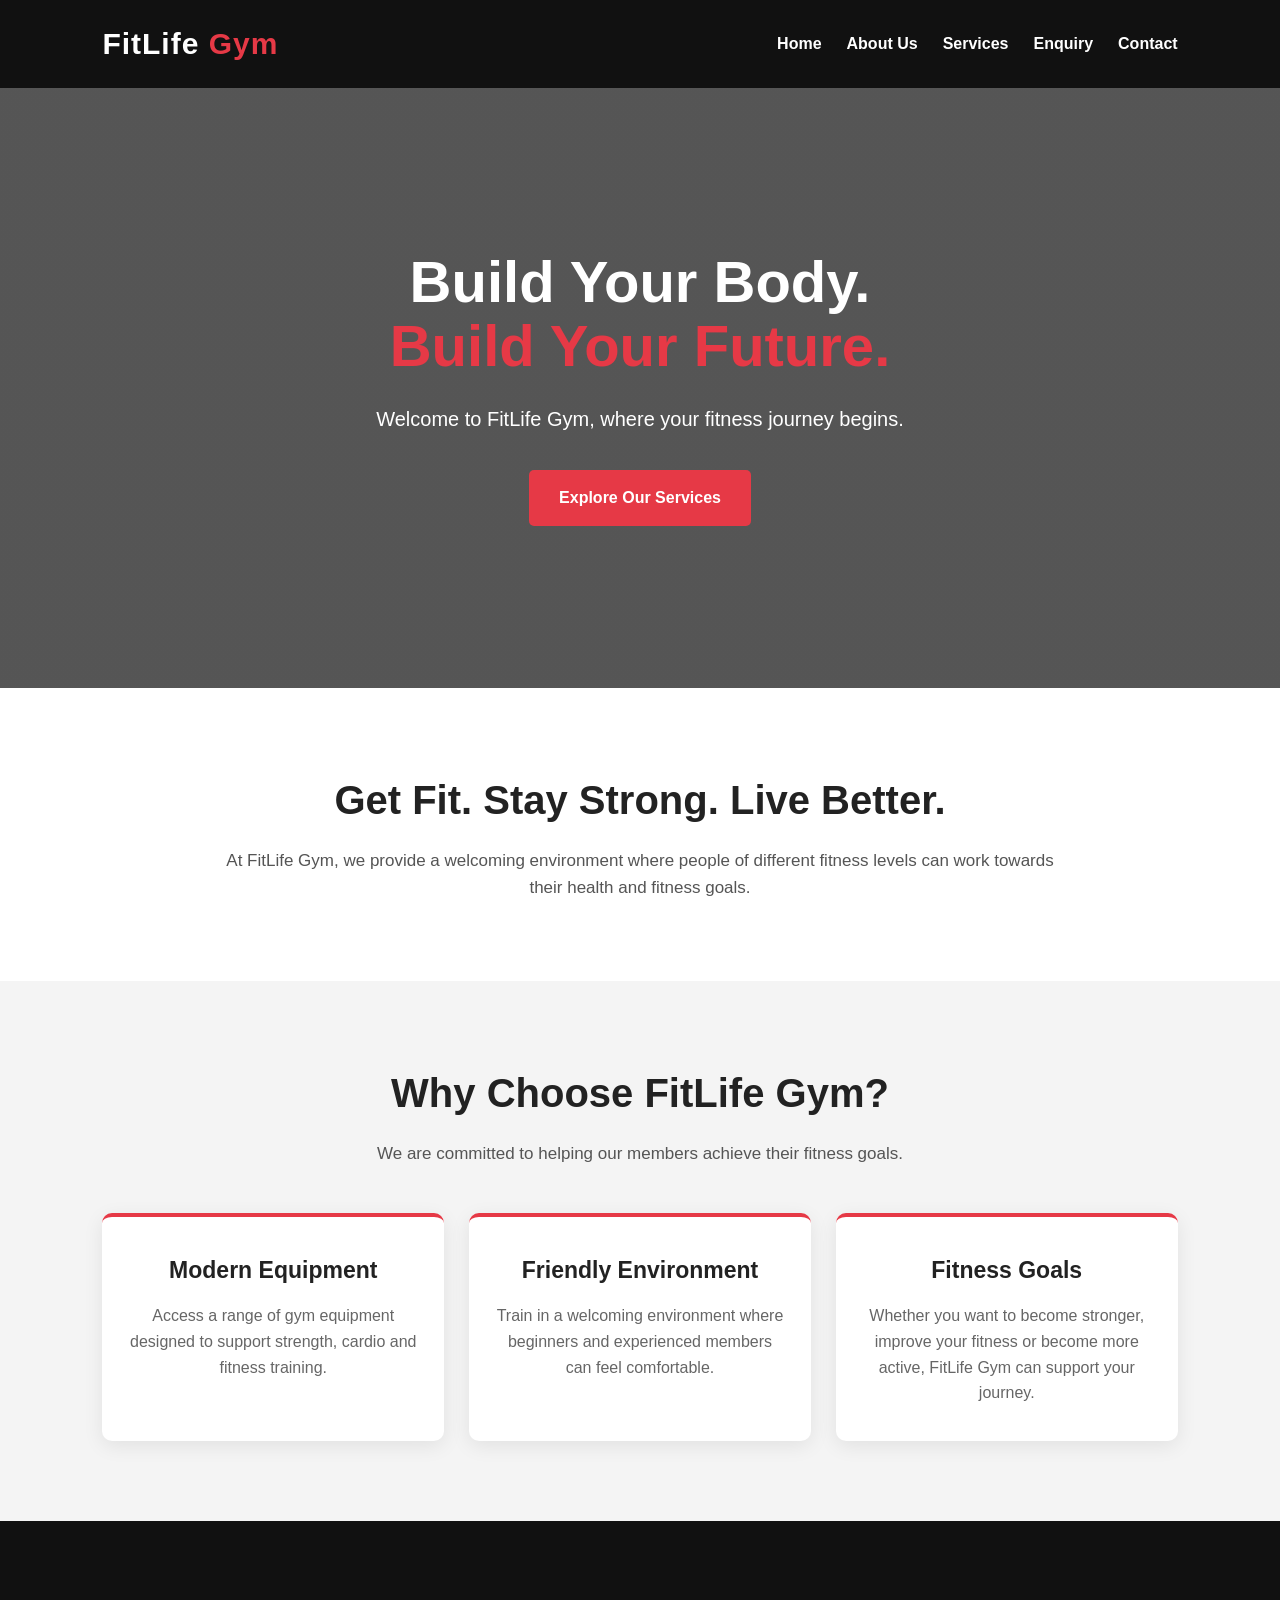
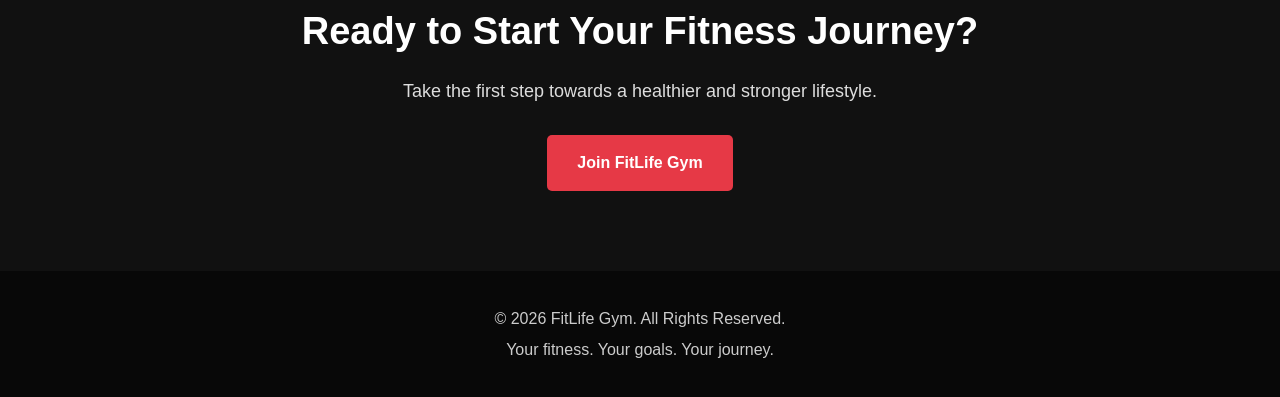
==== FitLife-Gym/index.html @ a68cfd8e "Add files via upload Updated README for Part 2 Added external CSS stylesheet Improved website styl" ====
<!DOCTYPE html>
<html lang="en">

<head>
    <meta charset="UTF-8">
    <meta name="viewport" content="width=device-width, initial-scale=1.0">

    <title>FitLife Gym | Home</title>

    <!-- Connects the HTML page to the CSS file -->
    <link rel="stylesheet" href="css/style.css">
</head>

<body>

    <!-- ================= HEADER ================= -->
    <header>

        <div class="logo">
            FitLife <span>Gym</span>
        </div>

        <!-- Navigation menu -->
        <nav>
            <ul>
                <li><a href="index.html">Home</a></li>
                <li><a href="about.html">About Us</a></li>
                <li><a href="services.html">Services</a></li>
                <li><a href="enquiry.html">Enquiry</a></li>
                <li><a href="contact.html">Contact</a></li>
            </ul>
        </nav>

    </header>


    <!-- ================= HERO SECTION ================= -->
    <section class="hero">

        <div class="hero-content">

            <h1>
                Build Your Body.<br>
                <span>Build Your Future.</span>
            </h1>

            <p>
                Welcome to FitLife Gym, where your fitness journey
                begins.
            </p>

            <a href="services.html" class="btn">
                Explore Our Services
            </a>

        </div>

    </section>


    <!-- ================= INTRODUCTION ================= -->
    <section class="intro">

        <div class="section-title">

            <h2>Get Fit. Stay Strong. Live Better.</h2>

            <p>
                At FitLife Gym, we provide a welcoming environment
                where people of different fitness levels can work
                towards their health and fitness goals.
            </p>

        </div>

    </section>


    <!-- ================= WHY CHOOSE US ================= -->
    <section class="why-us">

        <div class="section-title">

            <h2>Why Choose FitLife Gym?</h2>

            <p>
                We are committed to helping our members achieve
                their fitness goals.
            </p>

        </div>


        <div class="card-container">

            <!-- Card 1 -->
            <div class="card">

                <h3>Modern Equipment</h3>

                <p>
                    Access a range of gym equipment designed to
                    support strength, cardio and fitness training.
                </p>

            </div>


            <!-- Card 2 -->
            <div class="card">

                <h3>Friendly Environment</h3>

                <p>
                    Train in a welcoming environment where
                    beginners and experienced members can feel
                    comfortable.
                </p>

            </div>


            <!-- Card 3 -->
            <div class="card">

                <h3>Fitness Goals</h3>

                <p>
                    Whether you want to become stronger, improve
                    your fitness or become more active, FitLife
                    Gym can support your journey.
                </p>

            </div>

        </div>

    </section>


    <!-- ================= CALL TO ACTION ================= -->
    <section class="cta">

        <h2>Ready to Start Your Fitness Journey?</h2>

        <p>
            Take the first step towards a healthier and stronger
            lifestyle.
        </p>

        <a href="enquiry.html" class="btn">
            Join FitLife Gym
        </a>

    </section>


    <!-- ================= FOOTER ================= -->
    <footer>

        <p>
            &copy; 2026 FitLife Gym. All Rights Reserved.
        </p>

        <p>
            Your fitness. Your goals. Your journey.
        </p>

    </footer>

</body>

</html>
---- FitLife-Gym/css/style.css ----
/* =========================================
   FITLIFE GYM WEBSITE
   Main CSS Stylesheet
   ========================================= */


/* ---------- RESET ---------- */

* {
    margin: 0;
    padding: 0;
    box-sizing: border-box;
}


/* ---------- BODY ---------- */

body {
    font-family: Arial, Helvetica, sans-serif;
    background-color: #f4f4f4;
    color: #222;
    line-height: 1.6;
}


/* ---------- HEADER ---------- */

header {
    background-color: #111111;
    color: white;

    padding: 20px 8%;

    display: flex;
    justify-content: space-between;
    align-items: center;

    position: sticky;
    top: 0;
    z-index: 1000;
}


/* Logo */

.logo {
    font-size: 30px;
    font-weight: bold;
    letter-spacing: 1px;
}

.logo span {
    color: #e63946;
}


/* ---------- NAVIGATION ---------- */

nav ul {
    list-style: none;

    display: flex;

    gap: 25px;
}

nav a {
    color: white;

    text-decoration: none;

    font-size: 16px;

    font-weight: bold;

    transition: 0.3s;
}

nav a:hover {
    color: #e63946;
}


/* =========================================
   HERO
   ========================================= */

.hero {

    min-height: 600px;

    background-image:

        linear-gradient(
            rgba(0, 0, 0, 0.65),
            rgba(0, 0, 0, 0.65)
        ),

        url("../images/gym.jpg");

    background-size: cover;

    background-position: center;

    display: flex;

    justify-content: center;

    align-items: center;

    text-align: center;

    color: white;

    padding: 40px;
}


/* Hero content */

.hero-content {
    max-width: 800px;
}


/* Hero heading */

.hero h1 {
    font-size: 58px;

    line-height: 1.1;

    margin-bottom: 25px;

    font-weight: 800;
}

.hero h1 span {
    color: #e63946;
}


/* Hero paragraph */

.hero p {
    font-size: 20px;

    margin-bottom: 35px;
}


/* =========================================
   BUTTON
   ========================================= */

.btn {

    display: inline-block;

    background-color: #e63946;

    color: white;

    padding: 15px 30px;

    border-radius: 5px;

    text-decoration: none;

    font-weight: bold;

    font-size: 16px;

    transition: 0.3s;
}


.btn:hover {

    background-color: #b71c2a;

    transform: translateY(-3px);
}


/* =========================================
   GENERAL SECTIONS
   ========================================= */

section {

    padding: 80px 8%;
}


/* Section title */

.section-title {

    text-align: center;

    max-width: 850px;

    margin: 0 auto 45px;
}


.section-title h2 {

    font-size: 40px;

    margin-bottom: 15px;
}


.section-title p {

    color: #555;

    font-size: 17px;
}


/* =========================================
   INTRODUCTION
   ========================================= */

.intro {

    background-color: white;

    text-align: center;
}


.intro .section-title {

    margin-bottom: 0;
}


/* =========================================
   WHY US
   ========================================= */

.why-us {

    background-color: #f4f4f4;
}


/* Cards */

.card-container {

    max-width: 1100px;

    margin: auto;

    display: grid;

    grid-template-columns:
        repeat(3, 1fr);

    gap: 25px;
}


/* Individual cards */

.card {

    background-color: white;

    padding: 35px 25px;

    text-align: center;

    border-radius: 10px;

    border-top: 4px solid #e63946;

    box-shadow:
        0 5px 20px
        rgba(0, 0, 0, 0.08);

    transition: 0.3s;
}


.card:hover {

    transform: translateY(-8px);

    box-shadow:
        0 10px 25px
        rgba(0, 0, 0, 0.15);
}


.card h3 {

    font-size: 23px;

    margin-bottom: 15px;
}


.card p {

    color: #666;

    font-size: 16px;
}


/* =========================================
   CALL TO ACTION
   ========================================= */

.cta {

    background-color: #111111;

    color: white;

    text-align: center;
}


.cta h2 {

    font-size: 38px;

    margin-bottom: 15px;
}


.cta p {

    font-size: 18px;

    margin-bottom: 30px;

    color: #dddddd;
}


/* =========================================
   FOOTER
   ========================================= */

footer {

    background-color: #080808;

    color: white;

    text-align: center;

    padding: 30px;
}


footer p {

    margin: 5px;

    color: #cccccc;
}


/* =========================================
   TABLET
   ========================================= */

@media (max-width: 900px) {

    header {

        flex-direction: column;

        gap: 20px;
    }


    .card-container {

        grid-template-columns:
            repeat(2, 1fr);
    }


    .hero h1 {

        font-size: 48px;
    }
}


/* =========================================
   MOBILE
   ========================================= */

@media (max-width: 600px) {

    header {

        padding: 20px;
    }


    nav ul {

        flex-direction: column;

        text-align: center;

        gap: 10px;
    }


    .hero {

        min-height: 500px;
    }


    .hero h1 {

        font-size: 38px;
    }


    .hero p {

        font-size: 17px;
    }


    section {

        padding: 60px 5%;
    }


    .card-container {

        grid-template-columns: 1fr;
    }


    .section-title h2 {

        font-size: 32px;
    }


    .cta h2 {

        font-size: 30px;
    }
}

/* =========================================
   INNER PAGE HEADINGS
   ========================================= */

.page-heading {
    background-color: #111111;
    color: white;

    text-align: center;

    padding: 80px 20px;
}

.page-heading h1 {
    font-size: 50px;
    margin-bottom: 15px;
}

.page-heading h1 span {
    color: #e63946;
}

.page-heading p {
    font-size: 18px;
    color: #dddddd;
}


/* =========================================
   ABOUT IMAGE
   ========================================= */

.about-image img {
    width: 100%;
    max-height: 500px;
    object-fit: cover;
    border-radius: 10px;
}


/* =========================================
   SERVICE CARDS
   ========================================= */

.services-container {
    max-width: 1100px;
    margin: auto;

    display: grid;

    grid-template-columns:
        repeat(3, 1fr);

    gap: 30px;
}

.service-card {
    background-color: white;

    padding: 35px 25px;

    text-align: center;

    border-radius: 10px;

    border-top: 4px solid #e63946;

    box-shadow:
        0 5px 20px
        rgba(0, 0, 0, 0.08);

    transition: 0.3s;
}

.service-card:hover {
    transform: translateY(-8px);

    box-shadow:
        0 10px 25px
        rgba(0, 0, 0, 0.15);
}

.service-card h3 {
    font-size: 24px;
    margin-bottom: 15px;
}

.service-card p {
    color: #666666;
    margin-bottom: 25px;
}

.service-card .btn {
    border: none;
    cursor: pointer;
}

.service-icon {
    font-size: 45px;
    margin-bottom: 15px;
}


/* =========================================
   FORM BUTTON
   ========================================= */

button.btn {
    border: none;
    cursor: pointer;
}


/* =========================================
   MOBILE INNER PAGES
   ========================================= */

@media (max-width: 900px) {

    .services-container {
        grid-template-columns: repeat(2, 1fr);
    }

    .page-heading h1 {
        font-size: 42px;
    }
}


@media (max-width: 600px) {

    .services-container {
        grid-template-columns: 1fr;
    }

    .page-heading {
        padding: 60px 20px;
    }

    .page-heading h1 {
        font-size: 34px;
    }
}
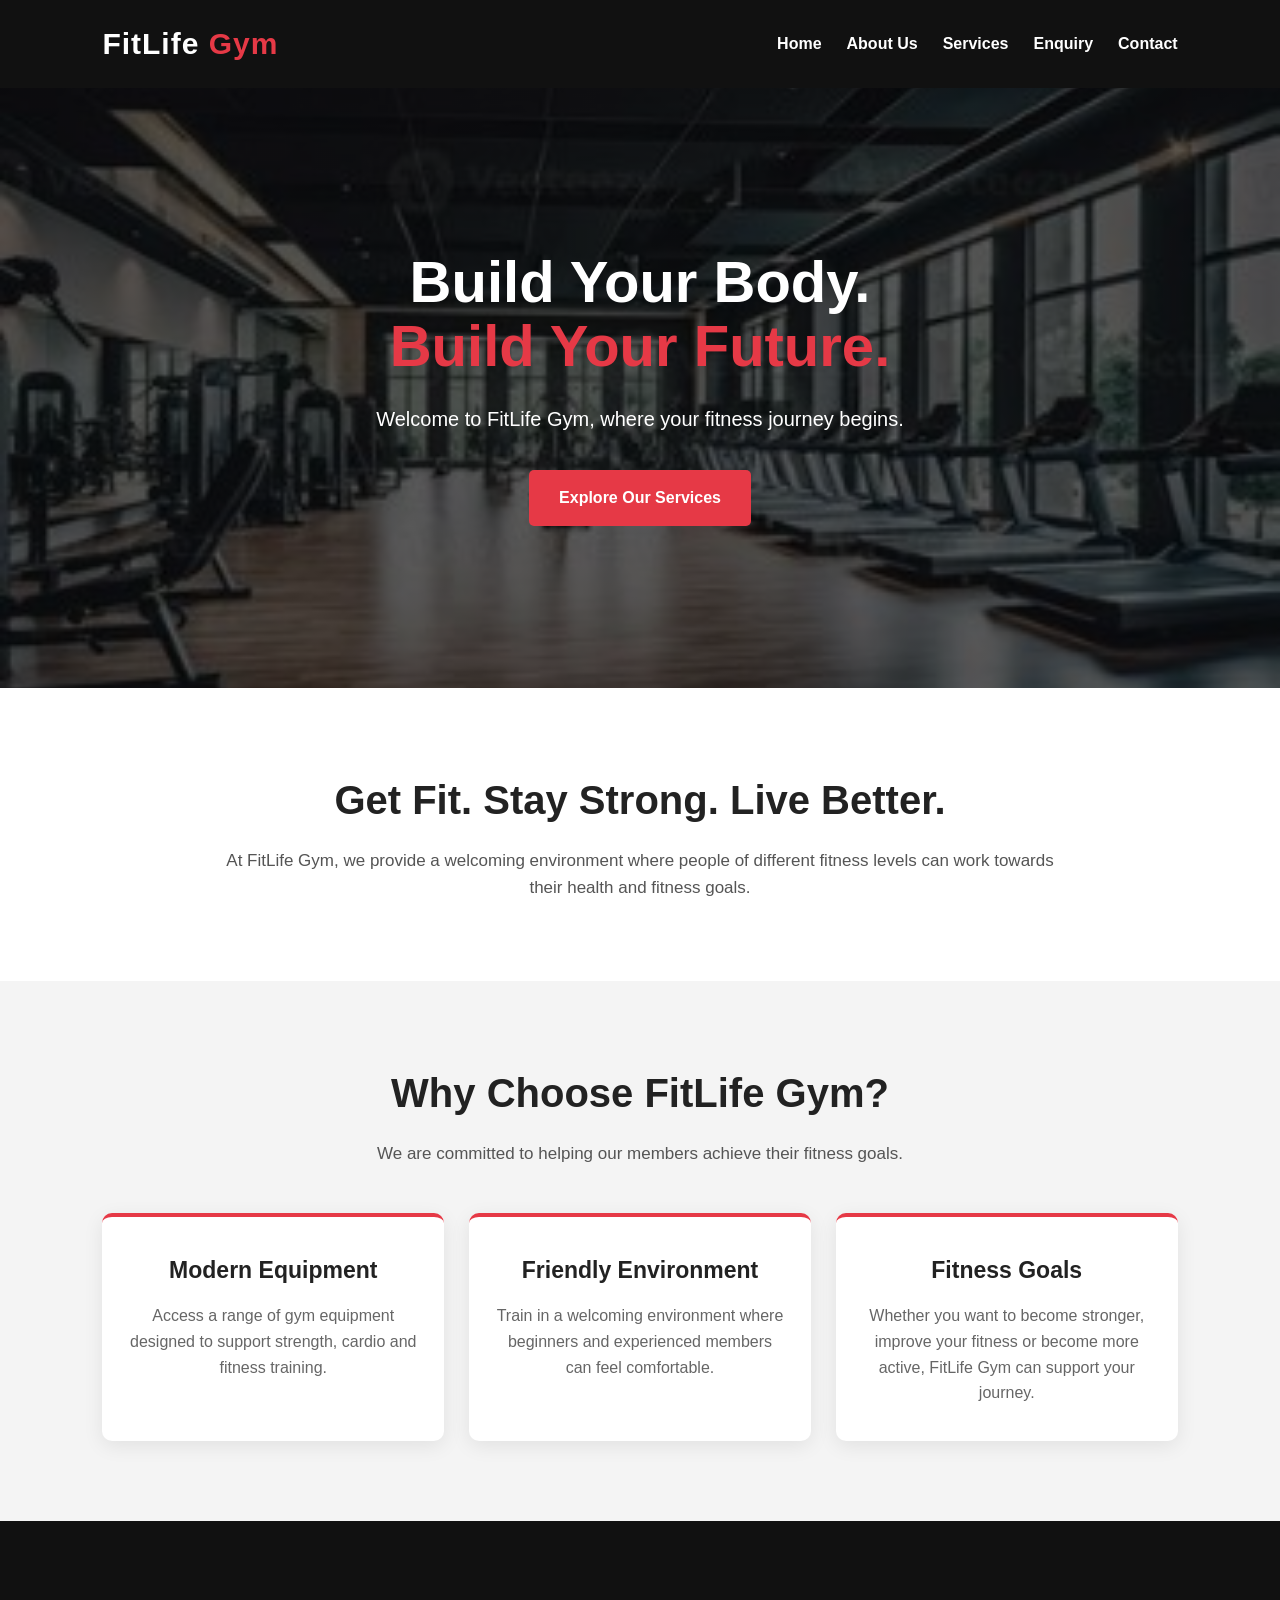
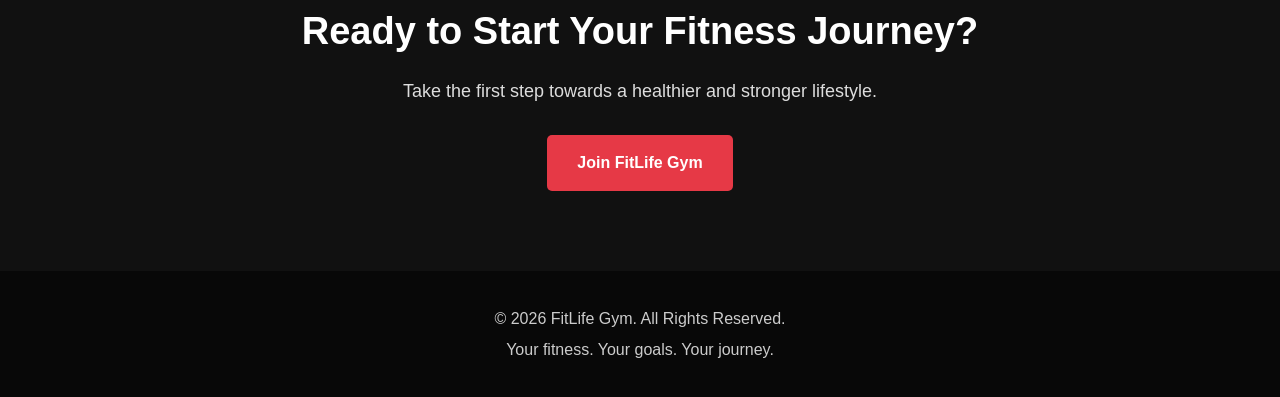
==== commit 790a4be5: "Complete Part 3 website improvements" ====
--- a/FitLife-Gym/index.html
+++ b/FitLife-Gym/index.html
@@ -6,7 +6,8 @@
     <meta name="viewport" content="width=device-width, initial-scale=1.0">
 
     <title>FitLife Gym | Home</title>
-
+    <meta name="description" content="Join FitLife Gym for quality fitness training, modern gym equipment and support to help you achieve your health and fitness goals.">
+    
     <!-- Connects the HTML page to the CSS file -->
     <link rel="stylesheet" href="css/style.css">
 </head>
@@ -167,7 +168,7 @@
         </p>
 
     </footer>
-
+<script src="js/script.js"></script>
 </body>
 
 </html>
--- a/FitLife-Gym/css/style.css
+++ b/FitLife-Gym/css/style.css
@@ -606,3 +606,415 @@
     }
 }
 
+
+/* =====================================
+   PART 3 - RESPONSIVE DESIGN
+   ===================================== */
+
+/* Large desktop screens */
+@media screen and (min-width: 1200px) {
+    .container {
+        max-width: 1200px;
+        margin: auto;
+    }
+
+    h1 {
+        font-size: 3rem;
+    }
+}
+
+/* Laptops and smaller desktops */
+@media screen and (max-width: 1024px) {
+    .container {
+        width: 90%;
+    }
+
+    h1 {
+        font-size: 2.5rem;
+    }
+
+    .page-image {
+        max-width: 100%;
+    }
+}
+
+/* Tablets */
+@media screen and (max-width: 768px) {
+
+    nav {
+        display: flex;
+        flex-wrap: wrap;
+        justify-content: center;
+        gap: 12px;
+    }
+
+    nav a {
+        font-size: 14px;
+    }
+
+    h1 {
+        font-size: 2rem;
+    }
+
+    h2 {
+        font-size: 1.6rem;
+    }
+
+    .container {
+        width: 95%;
+    }
+
+    .form-container {
+        width: 90%;
+        padding: 1.5rem;
+    }
+
+    .page-image {
+        width: 100%;
+        height: auto;
+    }
+}
+
+/* Mobile phones */
+@media screen and (max-width: 480px) {
+
+    body {
+        font-size: 14px;
+    }
+
+    header {
+        padding: 15px;
+    }
+
+    nav {
+        flex-direction: column;
+        align-items: center;
+    }
+
+    nav a {
+        padding: 8px;
+    }
+
+    h1 {
+        font-size: 1.7rem;
+    }
+
+    h2 {
+        font-size: 1.4rem;
+    }
+
+    p {
+        line-height: 1.6;
+    }
+
+    .form-container {
+        width: 100%;
+        padding: 1rem;
+    }
+
+    button {
+        width: 100%;
+    }
+
+    .page-image {
+        width: 100%;
+        height: auto;
+    }
+}
+
+/* =====================================
+   INTERACTION STATES
+   ===================================== */
+
+/* Navigation hover effect */
+nav a {
+    transition: color 0.3s ease;
+}
+
+nav a:hover {
+    color: #ff8c42;
+}
+
+/* Button hover effect */
+button,
+.btn {
+    cursor: pointer;
+    transition: all 0.3s ease;
+}
+
+button:hover,
+.btn:hover {
+    background-color: #ff8c42;
+    transform: translateY(-3px);
+}
+
+/* Button click effect */
+button:active,
+.btn:active {
+    transform: scale(0.97);
+}
+
+/* Keyboard focus effect */
+a:focus-visible,
+button:focus-visible,
+input:focus-visible,
+textarea:focus-visible,
+select:focus-visible {
+    outline: 3px solid #ff8c42;
+    outline-offset: 3px;
+}
+
+/* Form input focus */
+input:focus,
+textarea:focus,
+select:focus {
+    border-color: #ff8c42;
+    box-shadow: 0 0 5px rgba(255, 140, 66, 0.4);
+}
+
+/* Image hover effect */
+.page-image {
+    transition: transform 0.3s ease;
+}
+
+.page-image:hover {
+    transform: scale(1.02);
+}
+/* Responsive gym image */
+.page-image {
+    width: 100%;
+    max-width: 100%;
+    height: auto;
+    display: block;
+    object-fit: cover;
+    border-radius: 12px;
+    margin: 20px auto;
+}
+
+/* Responsive image for smaller screens */
+@media screen and (max-width: 768px) {
+    .page-image {
+        width: 100%;
+        height: auto;
+        border-radius: 8px;
+    }
+}
+/* FAQ Section */
+.faq-section {
+    max-width: 800px;
+    margin: 50px auto;
+    padding: 20px;
+}
+
+.faq-section h2 {
+    text-align: center;
+    margin-bottom: 25px;
+    color: red;
+}
+
+.faq-item {
+    margin-bottom: 12px;
+    border: 1px solid #444;
+    border-radius: 5px;
+    overflow: hidden;
+}
+
+.faq-question {
+    width: 100%;
+    padding: 18px;
+    background-color: #111;
+    color: white;
+    border: none;
+    text-align: left;
+    font-size: 16px;
+    cursor: pointer;
+    display: flex;
+    justify-content: space-between;
+    align-items: center;
+}
+
+.faq-question span {
+    color: red;
+    font-size: 22px;
+}
+
+.faq-question:hover {
+    background-color: #292929;
+}
+
+.faq-answer {
+    display: none;
+    padding: 15px;
+    background-color: #222;
+    color: white;
+}
+
+.faq-item.active .faq-answer {
+    display: block;
+}
+/* Image Gallery */
+.gallery-section {
+    padding: 40px 20px;
+    text-align: center;
+}
+
+.gallery-section h2 {
+    color: red;
+    margin-bottom: 25px;
+}
+
+.gallery {
+    display: grid;
+    grid-template-columns: repeat(auto-fit, minmax(200px, 1fr));
+    gap: 20px;
+}
+
+.gallery-image {
+    width: 100%;
+    height: 220px;
+    object-fit: cover;
+    cursor: pointer;
+    border: 2px solid red;
+    border-radius: 8px;
+    transition: transform 0.3s ease;
+}
+
+.gallery-image:hover {
+    transform: scale(1.04);
+}
+
+/* Image Lightbox */
+.image-modal {
+    display: none;
+    position: fixed;
+    z-index: 1000;
+    inset: 0;
+    background: rgba(0, 0, 0, 0.9);
+    justify-content: center;
+    align-items: center;
+    padding: 30px;
+}
+
+.image-modal img {
+    max-width: 90%;
+    max-height: 85vh;
+}
+
+#closeModal {
+    position: absolute;
+    top: 20px;
+    right: 35px;
+    color: white;
+    font-size: 40px;
+    cursor: pointer;
+}
+/* Service Search */
+.service-search {
+    text-align: center;
+    padding: 30px 20px;
+}
+
+.service-search h2 {
+    color: red;
+}
+
+#serviceSearch {
+    width: 80%;
+    max-width: 500px;
+    padding: 12px;
+    margin-top: 15px;
+    border: 2px solid red;
+    border-radius: 5px;
+    font-size: 16px;
+}
+
+#searchMessage {
+    margin-top: 15px;
+    color: white;
+}
+/* Scroll Animations */
+.fade-in {
+    opacity: 0;
+    transform: translateY(30px);
+    transition: opacity 0.8s ease, transform 0.8s ease;
+}
+
+.fade-in.show {
+    opacity: 1;
+    transform: translateY(0);
+}
+
+@media (prefers-reduced-motion: reduce) {
+    .fade-in {
+        opacity: 1;
+        transform: none;
+        transition: none;
+    }
+}
+/* Interactive Map */
+.map-section {
+    padding: 40px 20px;
+    text-align: center;
+}
+
+.map-section h2 {
+    color: red;
+    margin-bottom: 15px;
+}
+
+.map-section iframe {
+    max-width: 900px;
+    border-radius: 8px;
+    margin-top: 20px;
+}
+/* Enquiry Form */
+.enquiry-section {
+    max-width: 600px;
+    margin: 40px auto;
+    padding: 20px;
+}
+
+.enquiry-section h2 {
+    color: red;
+    text-align: center;
+}
+
+#enquiryForm {
+    display: flex;
+    flex-direction: column;
+    gap: 12px;
+}
+
+#enquiryForm input,
+#enquiryForm textarea {
+    padding: 12px;
+    border: 1px solid #888;
+    border-radius: 5px;
+}
+
+#enquiryForm textarea {
+    min-height: 120px;
+}
+
+#enquiryForm button {
+    padding: 12px;
+    background: red;
+    color: white;
+    border: none;
+    cursor: pointer;
+}
+
+#formMessage {
+    color: red;
+    font-weight: bold;
+}
+/* Image hover effect */
+.gallery-image {
+    transition: transform 0.3s ease, filter 0.3s ease;
+    cursor: pointer;
+}
+
+.gallery-image:hover {
+    transform: scale(1.05);
+    filter: brightness(80%);
+}
